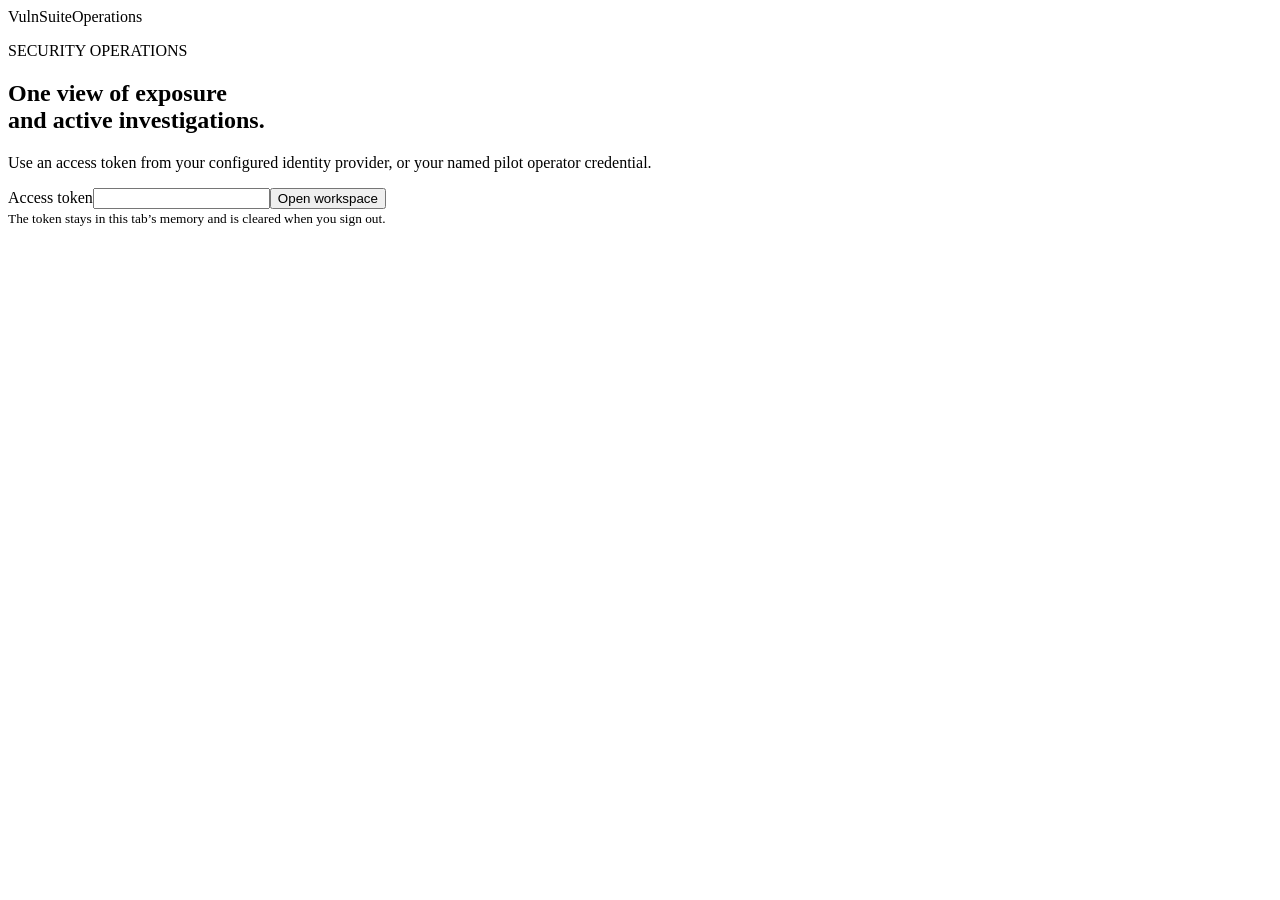
==== vulnsuite/protection/console.html @ e021bccd "Add server protection and Windows containment for VulnSuite 0.4 Add Linux/Windows host telemetry, pr" ====
<!doctype html><html lang="en"><head><meta charset="utf-8"><meta name="viewport" content="width=device-width,initial-scale=1"><title>VulnSuite Operations</title><link rel="stylesheet" href="/console.css"></head><body>
<header><div><span class="brand">VulnSuite</span><span class="badge">Operations</span></div><button id="logout" hidden>Sign out</button></header>
<main><section id="login" class="panel narrow"><p class="eyebrow">SECURITY OPERATIONS</p><h1>One view of exposure<br>and active investigations.</h1><p>Use an access token from your configured identity provider, or your named pilot operator credential.</p><form id="login-form"><label for="token">Access token</label><input id="token" type="password" autocomplete="off" required><button type="submit">Open workspace</button></form><small>The token stays in this tab’s memory and is cleared when you sign out.</small></section>
<div id="workspace" hidden><div class="top"><div><p class="eyebrow">OPERATIONS WORKSPACE</p><h1>Security overview</h1></div><button id="refresh">Refresh</button></div><p id="status" role="status"></p><div id="metrics" class="metrics"></div>
<nav aria-label="Workspace sections"><button data-tab="alerts" class="selected">Intrusion alerts</button><button data-tab="findings">Vulnerabilities</button><button data-tab="hosts">Agents & coverage</button><button data-tab="incidents">Investigations</button><button data-tab="responses">Response approvals</button></nav>
<section class="panel"><div class="controls"><h2 id="section-title">Intrusion alerts</h2><input id="filter" aria-label="Filter current view" placeholder="Filter this view"><button id="create-case">Create investigation</button><button id="enroll" hidden>Enroll agent</button></div><div id="table" class="table-scroll"></div><p id="empty" hidden>No records in this view.</p></section><p id="assessment-status" class="muted"></p></div>
<p id="error" class="error" role="alert"></p></main>
<dialog id="case-dialog"><form id="case-form"><h2>Create investigation</h2><p id="case-selection"></p><label>Title<input name="title" required minlength="3" maxlength="256"></label><label>Owner<input name="owner" required maxlength="128"></label><label>Severity<select name="severity"><option>high</option><option>critical</option><option>medium</option><option>low</option></select></label><div class="actions"><button type="button" data-close="case-dialog">Cancel</button><button type="submit">Create</button></div></form></dialog>
<dialog id="detail-dialog"><h2 id="detail-title"></h2><pre id="detail-content"></pre><div class="actions"><button id="approve" hidden>Approve reviewed response</button><button data-close="detail-dialog">Close</button></div></dialog>
<dialog id="enroll-dialog"><form id="enroll-form"><h2>Enroll an agent</h2><label>Host identifier<input name="host" required pattern="[a-zA-Z0-9][a-zA-Z0-9_.-]{0,127}"></label><label>Host IP addresses, comma separated<input name="addresses"></label><p>New agents start with host response disabled. Enrollment tokens expire in ten minutes.</p><div class="actions"><button type="button" data-close="enroll-dialog">Cancel</button><button type="submit">Create enrollment token</button></div></form></dialog>
<script src="/console.js" defer></script></body></html>
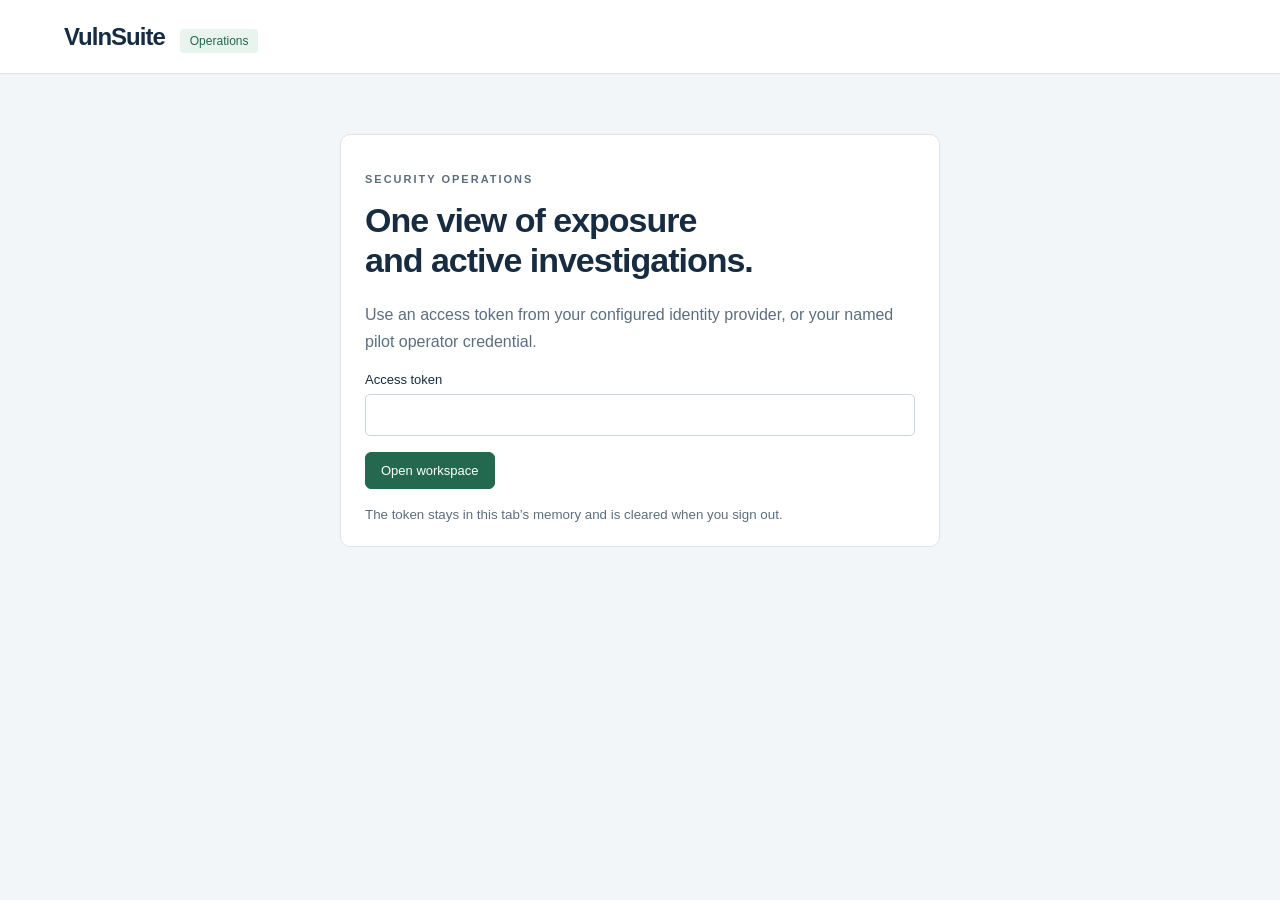
==== commit af3606a6: "Package current monitoring and deployment enhancements with updated briefing" ====
--- a/vulnsuite/protection/console.html
+++ b/vulnsuite/protection/console.html
@@ -1,4 +1,4 @@
-<!doctype html><html lang="en"><head><meta charset="utf-8"><meta name="viewport" content="width=device-width,initial-scale=1"><title>VulnSuite Operations</title><link rel="stylesheet" href="/console.css"></head><body>
+<!doctype html><html lang="en"><head><meta charset="utf-8"><meta name="viewport" content="width=device-width,initial-scale=1"><title>VulnSuite Operations</title><link rel="stylesheet" href="console.css"></head><body>
 <header><div><span class="brand">VulnSuite</span><span class="badge">Operations</span></div><button id="logout" hidden>Sign out</button></header>
 <main><section id="login" class="panel narrow"><p class="eyebrow">SECURITY OPERATIONS</p><h1>One view of exposure<br>and active investigations.</h1><p>Use an access token from your configured identity provider, or your named pilot operator credential.</p><form id="login-form"><label for="token">Access token</label><input id="token" type="password" autocomplete="off" required><button type="submit">Open workspace</button></form><small>The token stays in this tab’s memory and is cleared when you sign out.</small></section>
 <div id="workspace" hidden><div class="top"><div><p class="eyebrow">OPERATIONS WORKSPACE</p><h1>Security overview</h1></div><button id="refresh">Refresh</button></div><p id="status" role="status"></p><div id="metrics" class="metrics"></div>
@@ -8,4 +8,4 @@
 <dialog id="case-dialog"><form id="case-form"><h2>Create investigation</h2><p id="case-selection"></p><label>Title<input name="title" required minlength="3" maxlength="256"></label><label>Owner<input name="owner" required maxlength="128"></label><label>Severity<select name="severity"><option>high</option><option>critical</option><option>medium</option><option>low</option></select></label><div class="actions"><button type="button" data-close="case-dialog">Cancel</button><button type="submit">Create</button></div></form></dialog>
 <dialog id="detail-dialog"><h2 id="detail-title"></h2><pre id="detail-content"></pre><div class="actions"><button id="approve" hidden>Approve reviewed response</button><button data-close="detail-dialog">Close</button></div></dialog>
 <dialog id="enroll-dialog"><form id="enroll-form"><h2>Enroll an agent</h2><label>Host identifier<input name="host" required pattern="[a-zA-Z0-9][a-zA-Z0-9_.-]{0,127}"></label><label>Host IP addresses, comma separated<input name="addresses"></label><p>New agents start with host response disabled. Enrollment tokens expire in ten minutes.</p><div class="actions"><button type="button" data-close="enroll-dialog">Cancel</button><button type="submit">Create enrollment token</button></div></form></dialog>
-<script src="/console.js" defer></script></body></html>
+<script src="console.js" defer></script></body></html>
--- a/vulnsuite/protection/console.css
+++ b/vulnsuite/protection/console.css
@@ -0,0 +1 @@
+:root{font-family:Inter,Segoe UI,Arial,sans-serif;color:#172c41;background:#f3f6f8;font-synthesis:none}*{box-sizing:border-box}body{margin:0}header{height:74px;display:flex;align-items:center;justify-content:space-between;padding:0 5%;background:#fff;border-bottom:1px solid #dce4e9}.brand{font-size:24px;font-weight:750;letter-spacing:-1px}.badge{margin-left:15px;background:#eaf4ef;color:#24674c;padding:5px 10px;border-radius:4px;font-size:12px}main{max-width:1440px;margin:40px auto;padding:0 5%}.eyebrow{font-size:11px;letter-spacing:2px;color:#357861;font-weight:700}h1{font-size:34px;line-height:1.2;letter-spacing:-1px;margin:10px 0 20px}h2{font-size:20px;font-weight:650}.panel{background:#fff;border:1px solid #dce4e9;border-radius:10px;padding:24px}.narrow{max-width:600px;margin:60px auto}.narrow p{line-height:1.7;color:#5c6e7f}.narrow small{display:block;margin-top:18px;color:#5c6e7f}.top,.controls{display:flex;align-items:center;justify-content:space-between;gap:16px}.controls{flex-wrap:wrap}button{border:1px solid #cbd7df;background:#fff;color:#183245;border-radius:6px;padding:10px 15px;cursor:pointer;font:inherit;font-size:13px}button[type=submit],#approve{background:#23684f;color:#fff;border-color:#23684f}button:hover{filter:brightness(.95)}button:disabled{opacity:.5;cursor:wait}input,select{display:block;border:1px solid #cbd7df;border-radius:5px;padding:11px;font:inherit;width:100%;margin:7px 0 16px}label{display:block;font-size:13px}#filter{max-width:270px;margin:0}nav{display:flex;gap:5px;flex-wrap:wrap;margin:28px 0 15px}nav button{background:transparent;border-color:transparent}nav .selected{background:#fff;border-color:#cbd7df}.metrics{display:grid;grid-template-columns:repeat(4,1fr);gap:15px;margin:24px 0}.metric{padding:20px;border:1px solid #dce4e9;border-radius:8px;background:#fff}.metric b{display:block;font-size:29px;margin-bottom:6px}.metric span{color:#5c6e7f;font-size:13px}table{border-collapse:collapse;width:100%;font-size:13px}th{text-align:left;font-size:11px;letter-spacing:.6px;text-transform:uppercase;color:#6b7d8c;border-bottom:1px solid #dce4e9;padding:18px 12px}td{padding:14px 12px;border-bottom:1px solid #edf1f4;max-width:300px;overflow-wrap:anywhere}td input{width:auto;margin:0}.table-scroll{overflow:auto}.pill{padding:4px 8px;border-radius:4px;background:#edf3f7;font-size:11px;display:inline-block}.pill.critical,.pill.error,.pill.stale{color:#9a2938;background:#ffecef}.pill.high,.pill.partial{color:#926117;background:#fff6df}.muted,#status{font-size:13px;color:#617588}.error{color:#a3273a;font-size:14px}dialog{border:1px solid #cbd7df;border-radius:10px;max-width:650px;width:90%;padding:28px}dialog::backdrop{background:#10253588}.actions{display:flex;justify-content:flex-end;gap:10px;margin-top:24px}pre{white-space:pre-wrap;overflow-wrap:anywhere;max-height:55vh;overflow:auto;font-size:12px;line-height:1.7}[hidden]{display:none!important}@media(max-width:800px){.metrics{grid-template-columns:1fr 1fr}.top{align-items:flex-start}h1{font-size:28px}.controls{gap:10px}main{padding:0 18px}.panel{padding:17px}}
